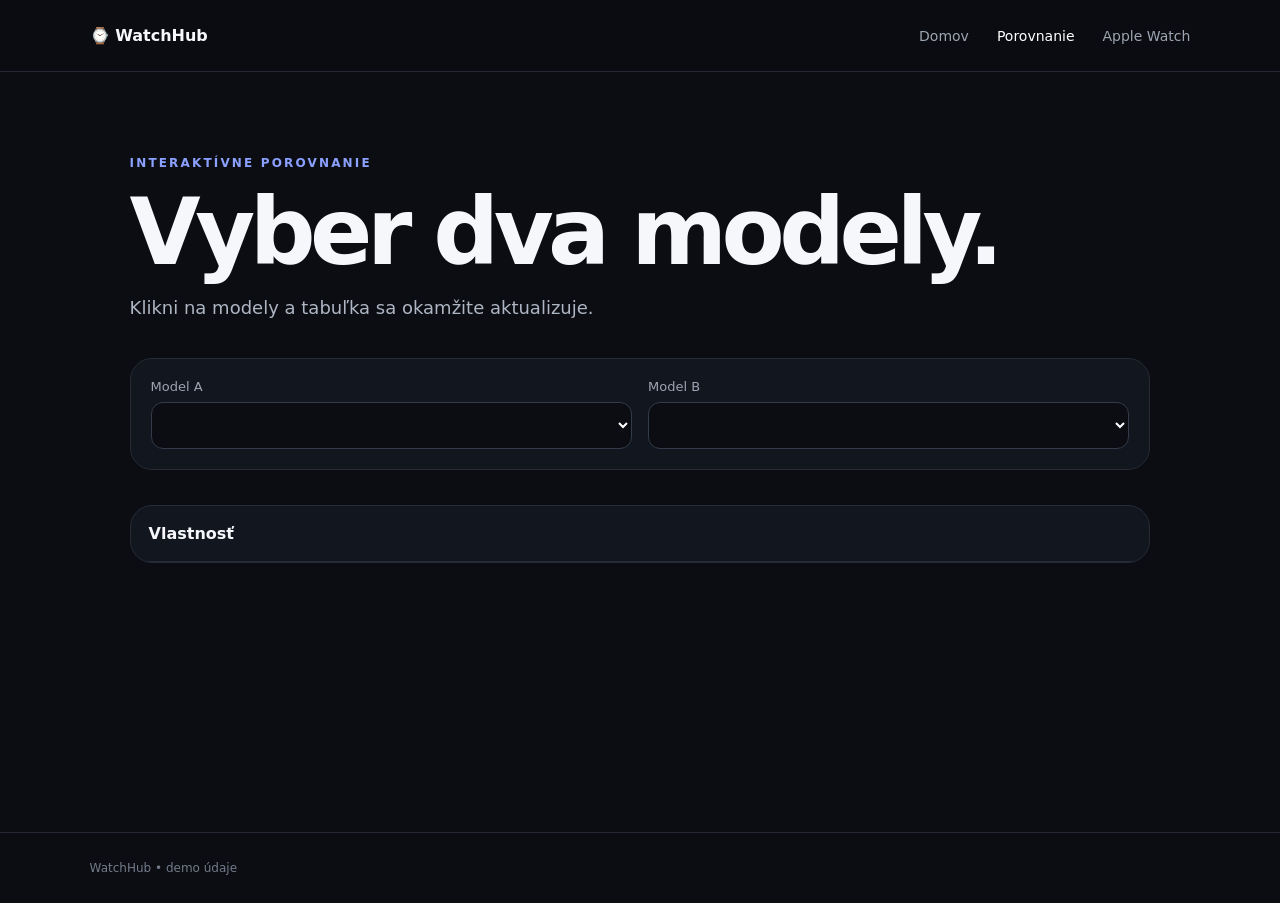
==== compare.html @ c67f0986 "Pridanie stránky porovnania WatchHub" ====
<!doctype html><html lang="sk"><head><meta charset="utf-8"><meta name="viewport" content="width=device-width,initial-scale=1"><title>Porovnanie — WatchHub</title><link rel="stylesheet" href="style.css"></head><body><header class="nav"><a class="logo" href="index.html">⌚ WatchHub</a><nav><a href="index.html">Domov</a><a class="active" href="compare.html">Porovnanie</a><a href="watches.html">Apple Watch</a></nav></header><main class="page"><span class="eyebrow">INTERAKTÍVNE POROVNANIE</span><h1>Vyber dva modely.</h1><p class="lead">Klikni na modely a tabuľka sa okamžite aktualizuje.</p><div class="selectors"><label>Model A<select id="a"></select></label><label>Model B<select id="b"></select></label></div><div class="table-wrap"><table><thead><tr><th>Vlastnosť</th><th id="ha"></th><th id="hb"></th></tr></thead><tbody id="rows"></tbody></table></div></main><footer>WatchHub • demo údaje</footer><script src="script.js"></script></body></html>
---- style.css ----
*{box-sizing:border-box}body{margin:0;background:#0b0d12;color:#f5f7fb;font-family:Inter,system-ui,-apple-system,BlinkMacSystemFont,"Segoe UI",sans-serif}a{color:inherit;text-decoration:none}.nav{height:72px;display:flex;align-items:center;justify-content:space-between;padding:0 7vw;border-bottom:1px solid #242833;position:sticky;top:0;background:#0b0d12ef;backdrop-filter:blur(12px);z-index:5}.logo{font-weight:800}.nav nav{display:flex;gap:28px;color:#9da4b2;font-size:14px}.nav nav a:hover,.nav .active{color:#fff}.hero{min-height:600px;padding:90px 10vw;display:grid;grid-template-columns:1.2fr .8fr;align-items:center;background:radial-gradient(circle at 70% 40%,#26304d 0,#0b0d12 45%)}.eyebrow{font-size:12px;letter-spacing:.18em;color:#8ca0ff;font-weight:800}.hero h1,.page h1{font-size:clamp(48px,8vw,92px);line-height:.95;letter-spacing:-.06em;margin:18px 0}.hero h1 span{color:#9aa9ff}.hero p,.lead{max-width:620px;color:#aeb5c3;font-size:18px;line-height:1.6}.actions{display:flex;gap:12px;margin-top:30px}.btn{padding:14px 20px;border-radius:999px;background:#f5f7fb;color:#0b0d12;font-weight:700}.btn.ghost{background:#191d26;color:#f5f7fb}.watch-art{display:grid;place-items:center}.watch{width:220px;height:300px;border-radius:52px;background:#171b24;padding:22px;box-shadow:0 40px 90px #0008;transform:rotate(7deg)}.screen{height:100%;border-radius:38px;background:linear-gradient(145deg,#334b8f,#0c1020);display:grid;place-items:center;text-align:center;font-size:38px;font-weight:800}.screen small{font-size:9px;letter-spacing:.2em;color:#c7d0ff}.cards{display:grid;grid-template-columns:repeat(3,1fr);gap:16px;padding:30px 7vw 80px}.cards article,.product,.selectors,.table-wrap{background:#12161e;border:1px solid #252b37;border-radius:22px}.cards article{padding:26px}.cards b{color:#7e8cff}.page{padding:80px 7vw;max-width:1200px;margin:auto;min-height:calc(100vh - 140px)}.selectors{padding:20px;display:flex;gap:16px;margin:35px 0}label{display:grid;gap:8px;color:#9da4b2;font-size:13px;flex:1}select{padding:13px;border-radius:12px;background:#0b0d12;color:#fff;border:1px solid #333b4a;font-size:15px}.table-wrap{overflow:auto}table{width:100%;border-collapse:collapse}th,td{text-align:left;padding:18px;border-bottom:1px solid #252b37}.product-grid{display:grid;grid-template-columns:repeat(3,1fr);gap:18px;margin-top:35px}.product{padding:26px}.mini-watch{height:190px;border-radius:34px;background:linear-gradient(145deg,#303b55,#0c0f16);display:grid;place-items:center;margin-bottom:22px}.mini-watch span{font-size:42px}.tag{display:inline-block;padding:6px 10px;border-radius:999px;background:#1c2438;color:#aeb9ff;font-size:11px}.product h2{margin:14px 0 8px}.product p{color:#aeb5c3;line-height:1.5}footer{border-top:1px solid #242833;padding:28px 7vw;color:#737b8a;font-size:12px}@media(max-width:760px){.hero{grid-template-columns:1fr;padding:65px 7vw}.watch-art{margin-top:40px}.cards,.product-grid{grid-template-columns:1fr}.selectors{flex-direction:column}.nav{padding:0 5vw}.nav nav{gap:12px}.nav nav a{font-size:12px}}
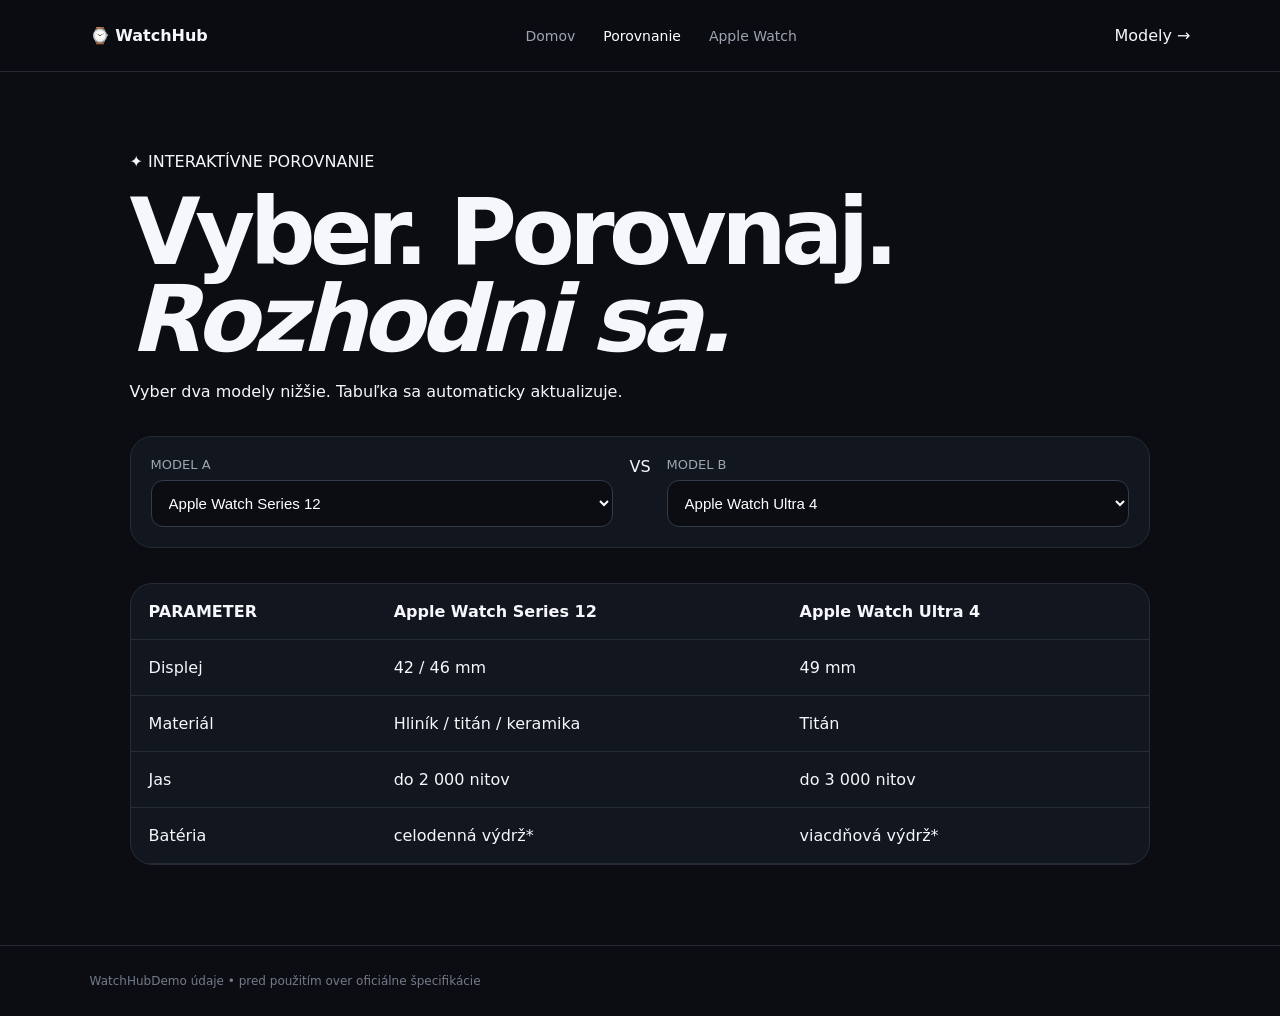
==== commit 580effbb: "Redesign WatchHub with modern interactive UI" ====
--- a/compare.html
+++ b/compare.html
@@ -1 +1,5 @@
-<!doctype html><html lang="sk"><head><meta charset="utf-8"><meta name="viewport" content="width=device-width,initial-scale=1"><title>Porovnanie — WatchHub</title><link rel="stylesheet" href="style.css"></head><body><header class="nav"><a class="logo" href="index.html">⌚ WatchHub</a><nav><a href="index.html">Domov</a><a class="active" href="compare.html">Porovnanie</a><a href="watches.html">Apple Watch</a></nav></header><main class="page"><span class="eyebrow">INTERAKTÍVNE POROVNANIE</span><h1>Vyber dva modely.</h1><p class="lead">Klikni na modely a tabuľka sa okamžite aktualizuje.</p><div class="selectors"><label>Model A<select id="a"></select></label><label>Model B<select id="b"></select></label></div><div class="table-wrap"><table><thead><tr><th>Vlastnosť</th><th id="ha"></th><th id="hb"></th></tr></thead><tbody id="rows"></tbody></table></div></main><footer>WatchHub • demo údaje</footer><script src="script.js"></script></body></html>+<!doctype html><html lang="sk"><head><meta charset="utf-8"><meta name="viewport" content="width=device-width,initial-scale=1"><title>Porovnanie — WatchHub</title><link rel="stylesheet" href="style.css"></head><body>
+<header class="nav"><a class="logo" href="index.html"><span class="logo-mark">⌚</span> WatchHub</a><nav><a href="index.html">Domov</a><a class="active" href="compare.html">Porovnanie</a><a href="watches.html">Apple Watch</a></nav><a class="nav-cta" href="watches.html">Modely <span>→</span></a></header>
+<main class="page"><div class="page-head"><div><span class="pill">✦ INTERAKTÍVNE POROVNANIE</span><h1>Vyber. Porovnaj.<br><em>Rozhodni sa.</em></h1></div><p>Vyber dva modely nižšie. Tabuľka sa automaticky aktualizuje.</p></div>
+<div class="selectors"><label><span>MODEL A</span><select id="a"></select></label><div class="vs">VS</div><label><span>MODEL B</span><select id="b"></select></label></div>
+<div class="table-wrap"><table><thead><tr><th>PARAMETER</th><th id="ha"></th><th id="hb"></th></tr></thead><tbody id="rows"></tbody></table></div></main><footer><span>WatchHub</span><span>Demo údaje • pred použitím over oficiálne špecifikácie</span></footer><script src="script.js"></script></body></html>
